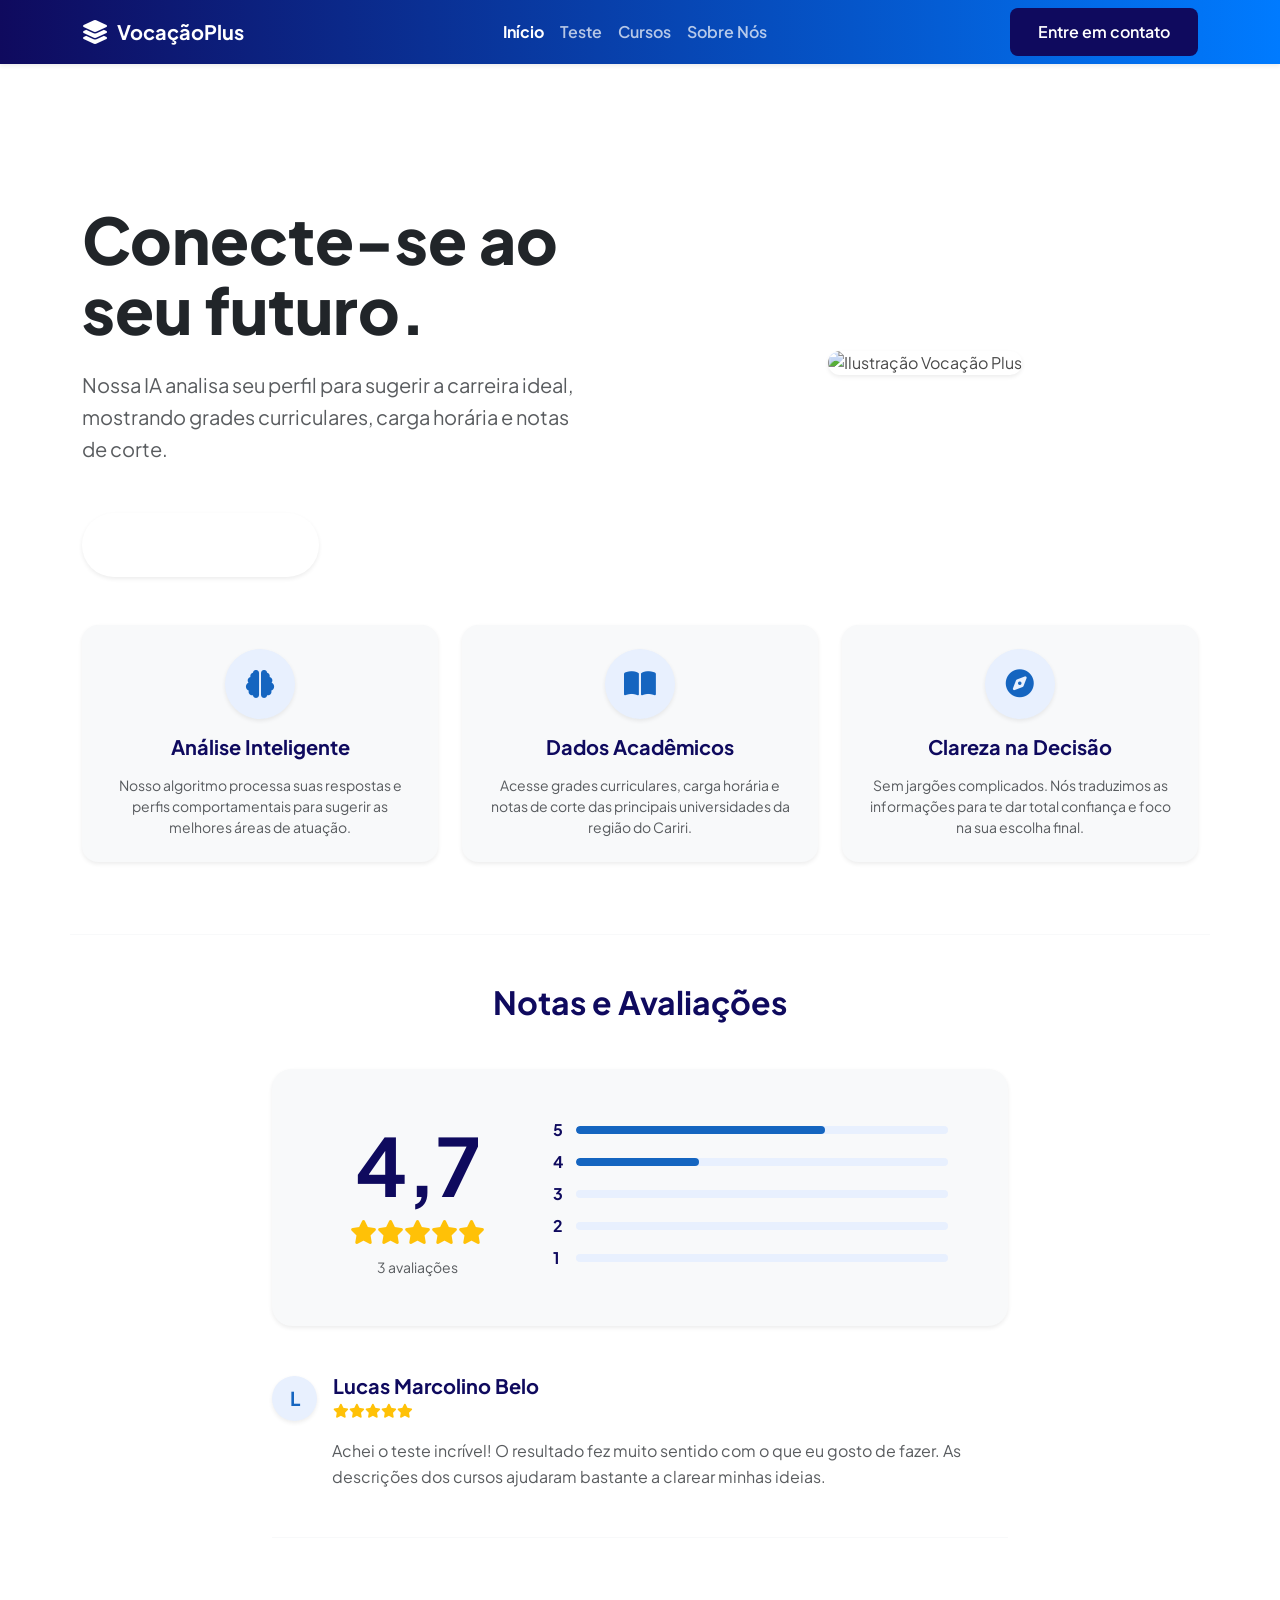
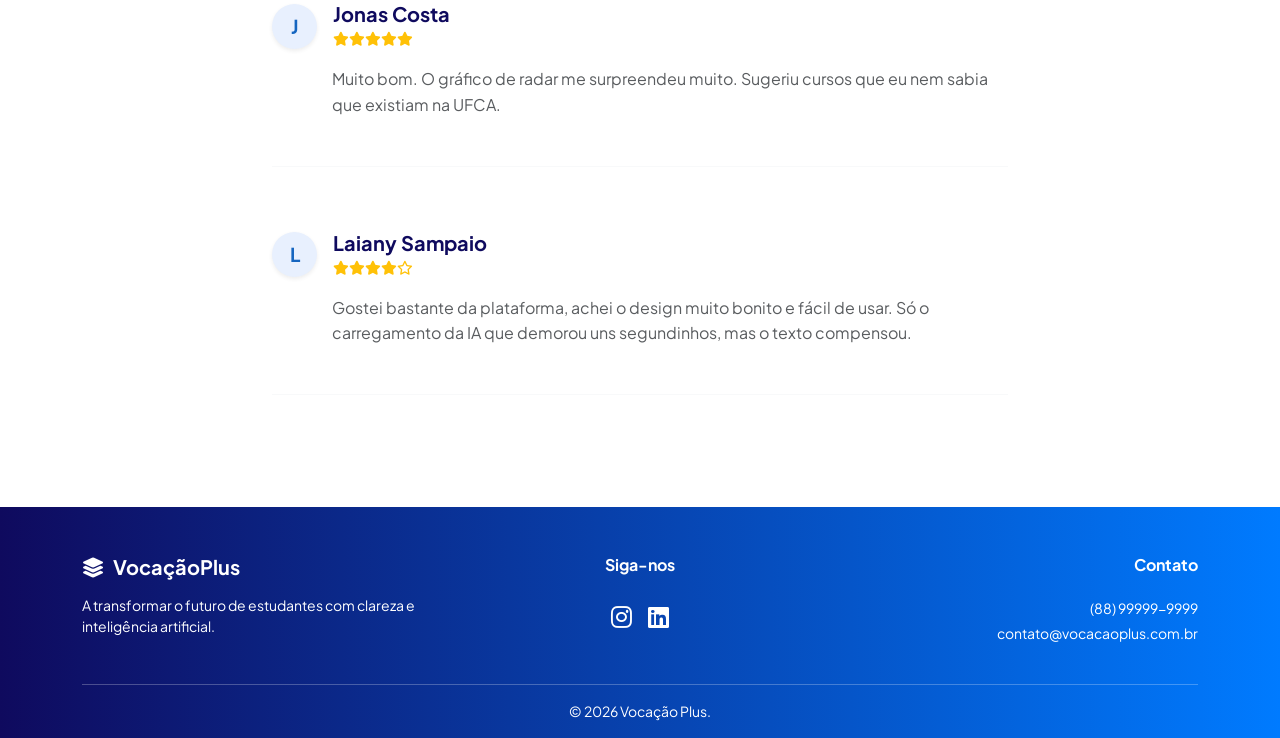
==== projeto-incompleto-vp/index.html @ 41980a2c "Adicionando projeto incompleto VocaçãoPlus" ====
<!DOCTYPE html>
<html lang="pt-br">
<head>
    <meta charset="UTF-8">
    <meta name="viewport" content="width=device-width, initial-scale=1.0">
    <title>Início | Vocação Plus</title>
    <link href="https://cdn.jsdelivr.net/npm/bootstrap@5.3.0/dist/css/bootstrap.min.css" rel="stylesheet">
    <link rel="stylesheet" href="https://cdnjs.cloudflare.com/ajax/libs/font-awesome/6.4.0/css/all.min.css">
    <link rel="stylesheet" href="assets/css/style.css">
</head>
<body class="d-flex flex-column min-vh-100 bg-white">

    <nav class="navbar navbar-expand-lg fixed-top bg-gradient-custom shadow-sm">
        <div class="container">
            <a class="navbar-brand fw-bold d-flex align-items-center text-white" href="index.html">
                <i class="fas fa-layer-group fs-4 me-2"></i> VocaçãoPlus
            </a>
            <button class="navbar-toggler border-0 text-white" type="button" data-bs-toggle="collapse" data-bs-target="#navbarNav">
                <i class="fas fa-bars"></i>
            </button>
            <div class="collapse navbar-collapse" id="navbarNav">
                <ul class="navbar-nav mx-auto">
                    <li class="nav-item"><a class="nav-link text-white active" href="index.html">Início</a></li>
                    <li class="nav-item"><a class="nav-link text-white-50" href="quiz.html">Teste</a></li>
                    <li class="nav-item"><a class="nav-link text-white-50" href="cursos.html">Cursos</a></li>
                    <li class="nav-item"><a class="nav-link text-white-50" href="sobre.html">Sobre Nós</a></li>
                </ul>
                <a href="#" class="btn btn-indigo">Entre em contato</a>
            </div>
        </div>
    </nav>

    <main class="flex-grow-1" style="margin-top: 100px;">
        
        <section class="container py-5">
            <div class="row align-items-center min-vh-75">
                
                <div class="col-lg-6 pe-lg-5 mb-5 mb-lg-0">
                    <span class="badge bg-vibrant-blue text-white rounded-pill px-3 py-2 mb-4 fs-6 fw-normal">
                        Novo: Inteligência Artificial 2026
                    </span>
                    <h1 class="display-3 fw-800 text-dark mb-4" style="line-height: 1.1;">
                        Conecte-se ao seu futuro.
                    </h1>
                    <p class="text-muted fs-5 mb-5" style="line-height: 1.6;">
                        Nossa IA analisa seu perfil para sugerir a carreira ideal, mostrando grades curriculares, carga horária e notas de corte.
                    </p>
                    <a href="quiz.html" class="btn btn-vibrant text-white rounded-pill px-5 py-3 fs-5 fw-bold shadow-sm hover-up">
                        Iniciar Teste IA
                    </a>
                </div>

                <div class="col-lg-6 text-center">
                    <img src="https://ui-avatars.com/api/?name=Ilustracao+Aqui&background=e8f0fe&color=1565C0&size=500" alt="Ilustração Vocação Plus" class="img-fluid rounded-4 shadow-sm" style="max-height: 500px; object-fit: contain;">
                </div>
                
            </div>
        </section>

        <section class="container mb-5 pb-4">
            <div class="row g-4 justify-content-center text-center">
                
                <div class="col-md-4">
                    <div class="card-figma h-100 p-4 border-0 shadow-sm hover-up rounded-4" style="background-color: #f8f9fa;">
                        <div class="d-inline-flex align-items-center justify-content-center rounded-circle mb-3 shadow-sm" style="width: 70px; height: 70px; background-color: #E8F0FE; color: #1565C0;">
                            <i class="fas fa-brain fs-3"></i>
                        </div>
                        <h5 class="fw-bold text-indigo mb-3">Análise Inteligente</h5>
                        <p class="text-muted small mb-0">Nosso algoritmo processa suas respostas e perfis comportamentais para sugerir as melhores áreas de atuação.</p>
                    </div>
                </div>

                <div class="col-md-4">
                    <div class="card-figma h-100 p-4 border-0 shadow-sm hover-up rounded-4" style="background-color: #f8f9fa;">
                        <div class="d-inline-flex align-items-center justify-content-center rounded-circle mb-3 shadow-sm" style="width: 70px; height: 70px; background-color: #E8F0FE; color: #1565C0;">
                            <i class="fas fa-book-open fs-3"></i>
                        </div>
                        <h5 class="fw-bold text-indigo mb-3">Dados Acadêmicos</h5>
                        <p class="text-muted small mb-0">Acesse grades curriculares, carga horária e notas de corte das principais universidades da região do Cariri.</p>
                    </div>
                </div>

                <div class="col-md-4">
                    <div class="card-figma h-100 p-4 border-0 shadow-sm hover-up rounded-4" style="background-color: #f8f9fa;">
                        <div class="d-inline-flex align-items-center justify-content-center rounded-circle mb-3 shadow-sm" style="width: 70px; height: 70px; background-color: #E8F0FE; color: #1565C0;">
                            <i class="fas fa-compass fs-3"></i>
                        </div>
                        <h5 class="fw-bold text-indigo mb-3">Clareza na Decisão</h5>
                        <p class="text-muted small mb-0">Sem jargões complicados. Nós traduzimos as informações para te dar total confiança e foco na sua escolha final.</p>
                    </div>
                </div>

            </div>
        </section>

        <section class="container py-5 mb-5 border-top border-light">
            <h2 class="text-center fw-bold text-indigo mb-5">Notas e Avaliações</h2>
            
            <div class="row justify-content-center">
                <div class="col-lg-8">
                    
                    <div class="card-figma p-4 p-md-5 mb-5 border-0 shadow-sm" style="border-radius: 20px; background-color: #f8f9fa;">
                        <div class="row align-items-center">
                            
                            <div class="col-md-4 text-center border-end border-2 border-light mb-4 mb-md-0">
                                <h1 class="display-1 fw-bold text-indigo mb-0" id="media-numero" style="font-size: 5rem;">0,0</h1>
                                <div class="text-warning fs-4 mb-2" id="media-estrelas">
                                    </div>
                                <p class="text-muted small mb-0"><span id="total-avaliacoes">0</span> avaliações</p>
                            </div>
                            
                            <div class="col-md-8 px-md-4" id="barras-distribuicao">
                                </div>
                        </div>
                    </div>

                    <div id="lista-comentarios" class="d-flex flex-column gap-5">
                        </div>

                </div>
            </div>
        </section>
    </main>

    <footer class="footer bg-gradient-custom pt-5 pb-3 text-white mt-auto">
        <div class="container text-center text-lg-start">
            <div class="row gy-4">
                <div class="col-lg-4">
                    <h5 class="fw-bold"><i class="fas fa-layer-group me-2"></i>VocaçãoPlus</h5>
                    <p class="mt-3 small">A transformar o futuro de estudantes com clareza e inteligência artificial.</p>
                </div>
                <div class="col-lg-4 text-center">
                    <h6 class="fw-bold mb-4">Siga-nos</h6>
                    <div class="d-flex justify-content-center gap-3 fs-4">
                        <a href="#" class="text-white"><i class="fab fa-instagram"></i></a>
                        <a href="#" class="text-white"><i class="fab fa-linkedin"></i></a>
                    </div>
                </div>
                <div class="col-lg-4 text-center text-lg-end">
                    <h6 class="fw-bold mb-4">Contato</h6>
                    <p class="small mb-1">(88) 99999-9999</p>
                    <p class="small">contato@vocacaoplus.com.br</p>
                </div>
            </div>
            <hr class="mt-4 opacity-25">
            <p class="text-center small mb-0">&copy; 2026 Vocação Plus.</p>
        </div>
    </footer>

    <script src="https://cdn.jsdelivr.net/npm/bootstrap@5.3.0/dist/js/bootstrap.bundle.min.js"></script>
    <script src="assets/js/index.js"></script>
</body>
</html>
---- projeto-incompleto-vp/assets/css/style.css ----
/* ==========================================================================
   CSS BASE - TCC VOCAÇÃO PLUS
   Fidelidade ao Figma e Correção de Layout
   ========================================================================== */

@import url('https://fonts.googleapis.com/css2?family=Plus+Jakarta+Sans:wght@400;500;600;700;800&display=swap');

:root {
    /* Cores exatas do seu Figma */
    --vp-dark-indigo: #0F0A5E;    /* Lado esquerdo da Navbar e botões */
    --vp-vibrant-blue: #007BFF;   /* Lado direito da Navbar e ícones */
    --vp-text-gray: #4A4A4A;      /* Texto de parágrafos */
    --vp-bg-light: #FAFAFA;       /* Fundo padrão */
    --vp-check-gray: #C4C4C4;     /* Cor dos checks cinzas */
}

/* 1. RESET E BASE */
body {
    font-family: 'Plus Jakarta Sans', sans-serif;
    background-color: var(--vp-bg-light);
    color: var(--vp-text-gray);
    -webkit-font-smoothing: antialiased;
    overflow-x: hidden; /* Evita barra de rolagem horizontal indesejada */
}

/* 2. UTILITÁRIOS DE TEXTO E COR */
.text-indigo { color: var(--vp-dark-indigo) !important; }
.text-vibrant { color: var(--vp-vibrant-blue) !important; }
.fw-800 { font-weight: 800 !important; }
.display-4 { font-size: 3rem; line-height: 1.1; }

/* 3. NAVBAR PADRÃO (Fundo degradê, texto branco) */
.bg-gradient-custom {
    background: linear-gradient(90deg, var(--vp-dark-indigo) 0%, var(--vp-vibrant-blue) 100%) !important;
}

.navbar-brand, .nav-link {
    color: white !important;
    transition: opacity 0.2s ease;
}

.nav-link {
    font-weight: 600;
    opacity: 0.7; /* Efeito text-white-50 do design */
}

.nav-link:hover, .nav-link.active {
    opacity: 1;
    font-weight: 700;
}

/* 4. BOTÕES (Design Figma: cantos menos arredondados) */
.btn-indigo {
    background-color: var(--vp-dark-indigo);
    color: white;
    font-weight: 600;
    border-radius: 8px; /* Cantos conforme design */
    padding: 12px 28px;
    border: none;
    transition: all 0.3s ease;
}

.btn-indigo:hover {
    background-color: #0d0950;
    transform: translateY(-2px);
    box-shadow: 0 8px 20px rgba(15, 10, 94, 0.2);
    color: white;
}

/* 5. CARDS BASE E EFEITOS */
.card-figma {
    background-color: white;
    border-radius: 16px;
    border: none;
    padding: 2rem;
    box-shadow: 0 10px 30px rgba(0, 0, 0, 0.05);
    transition: transform 0.3s ease, box-shadow 0.3s ease;
}

.hover-up:hover {
    transform: translateY(-5px);
    box-shadow: 0 15px 35px rgba(15, 10, 94, 0.1);
}

/* ==========================================================================
   CORREÇÕES ESPECÍFICAS DA PÁGINA SOBRE NÓS (Baseado nas fotos enviadas)
   ========================================================================== */

/* CORREÇÃO 1: Linha Divisória (Texto atravessado na Foto 2 e 6) */
.divider-container {
    position: relative;
    text-align: center;
    margin: 4rem 0;
    z-index: 1; /* Garante que fique acima de fundos gradientes */
}

.divider-container::after {
    content: "";
    position: absolute;
    top: 50%;
    left: 0;
    width: 100%;
    height: 1px;
    background-color: #C4C4C4; /* Cor exata da linha do Figma */
    z-index: -1; /* Coloca a linha ATRÁS do texto */
}

.divider-text {
    position: relative;
    display: inline-block;
    background-color: var(--vp-bg-light); /* IMPORTANTE: Mesma cor do fundo para tapar a linha */
    padding: 0 25px; /* Espaçamento nas laterais do texto */
    font-weight: 800;
    font-size: 1.75rem;
    color: var(--vp-dark-indigo);
    z-index: 2; /* Garante que o texto fique ACIMA da linha */
}

/* Garante que o divider dentro do gradiente também funcione */
.about-pillars .divider-text {
    background-color: #F8FBFF; /* Cor do fundo gradiente */
}

/* CORREÇÃO 2: Seção de Pilares eChecks Alinhados (Foto 3) */
.bg-light-gradient {
    /* Gradiente suave de fundo do design */
    background: linear-gradient(180deg, #F0F4F8 0%, #FFFFFF 100%);
}

.icon-check-circle-figma {
    display: flex;
    align-items: center;
    justify-content: center;
    /* Tamanho fixo para garantir que seja um círculo perfeito */
    width: 36px; 
    height: 36px;
    min-width: 36px; /* Impede o flexbox de achatar */
    border-radius: 50%;
    border: 2px solid #E0E4E8;
    color: var(--vp-check-gray);
    font-size: 1rem;
    background-color: white;
}

/* CORREÇÃO 3: Linha do Tempo Vertical e Cards Grandes (Foto 4) */
.timeline-vertical-figma {
    position: relative;
    padding-left: 3rem; /* Espaço para a linha e bolinha */
}

/* A linha vertical cinza */
.timeline-vertical-figma::before {
    content: "";
    position: absolute;
    top: 10px;
    left: calc(1rem + 6px); /* Centraliza a linha com a bolinha */
    width: 2px;
    height: calc(100% - 20px);
    background-color: #E8F0FE;
    z-index: 0;
}

.timeline-marker {
    display: block;
    width: 14px;
    height: 14px;
    border-radius: 50%;
    background-color: var(--vp-vibrant-blue);
    border: 3px solid white;
    box-shadow: 0 0 0 1px #E8F0FE;
    position: absolute;
    left: 1rem;
    z-index: 2;
}

.timeline-card-large {
    /* Aplica o degradê do design no card */
    background: linear-gradient(90deg, var(--vp-dark-indigo) 0%, var(--vp-vibrant-blue) 100%) !important;
    border-radius: 16px;
    border: none;
}

.icon-check-circle-figma-large {
    display: flex;
    align-items: center;
    justify-content: center;
    width: 50px;
    height: 50px;
    min-width: 50px;
    border-radius: 50%;
    border: 2px solid rgba(255,255,255,0.4);
    color: white;
    font-size: 1.5rem;
}

/* CORREÇÃO 4: Círculos do Processo Ovais (Foto 5) */
.process-circles-figma .col-md-4 {
    /* Reset de margens do Bootstrap que quebram o alinhamento central */
    margin-bottom: 2rem; 
}

.process-circle-figma {
    display: flex;
    align-items: center;
    justify-content: center;
    /* Tamanho fixo obrigatório para não ficar oval */
    width: 80px;
    height: 80px;
    min-width: 80px;
    border-radius: 50%;
    /* Degradê vertical azul escuro -> vibrante */
    background: linear-gradient(180deg, var(--vp-dark-indigo) 0%, var(--vp-vibrant-blue) 100%);
    color: white;
    font-size: 2rem;
    box-shadow: 0 5px 20px rgba(15, 10, 94, 0.2);
}

/* Linha conectora horizontal (Desktop) */
@media (min-width: 768px) {
    .process-circles-figma::before {
        content: "";
        position: absolute;
        top: 40px; /* Alinha com o centro do círculo de 80px */
        left: 15%;
        width: 70%;
        height: 2px;
        background-color: #E8F0FE;
        z-index: 0;
    }
}

/* CORREÇÃO 5: Cards de Equipe Pequenos e Alinhados */
.team-cards-figma .card-figma {
    padding: 1.5rem;
    text-align: center;
}

.team-cards-figma i {
    font-size: 2.5rem;
    color: white;
    opacity: 0.9;
}

/* Utilitários Finais */
.z-index-2 { z-index: 2; }
.position-relative { position: relative; }

/* Isso garante que o fundo do texto 'tampe' a linha cinza em qualquer lugar */
.divider-text {
    position: relative;
    display: inline-block;
    background-color: #FAFAFA !important; /* Cor padrão do fundo */
    padding: 0 25px;
    z-index: 2;
}

/* Ajuste especial para quando o divider estiver dentro da seção azul clara */
.about-pillars .divider-text {
    background-color: #F4F7FB !important; /* Cor exata da seção bg-light-soft */
}
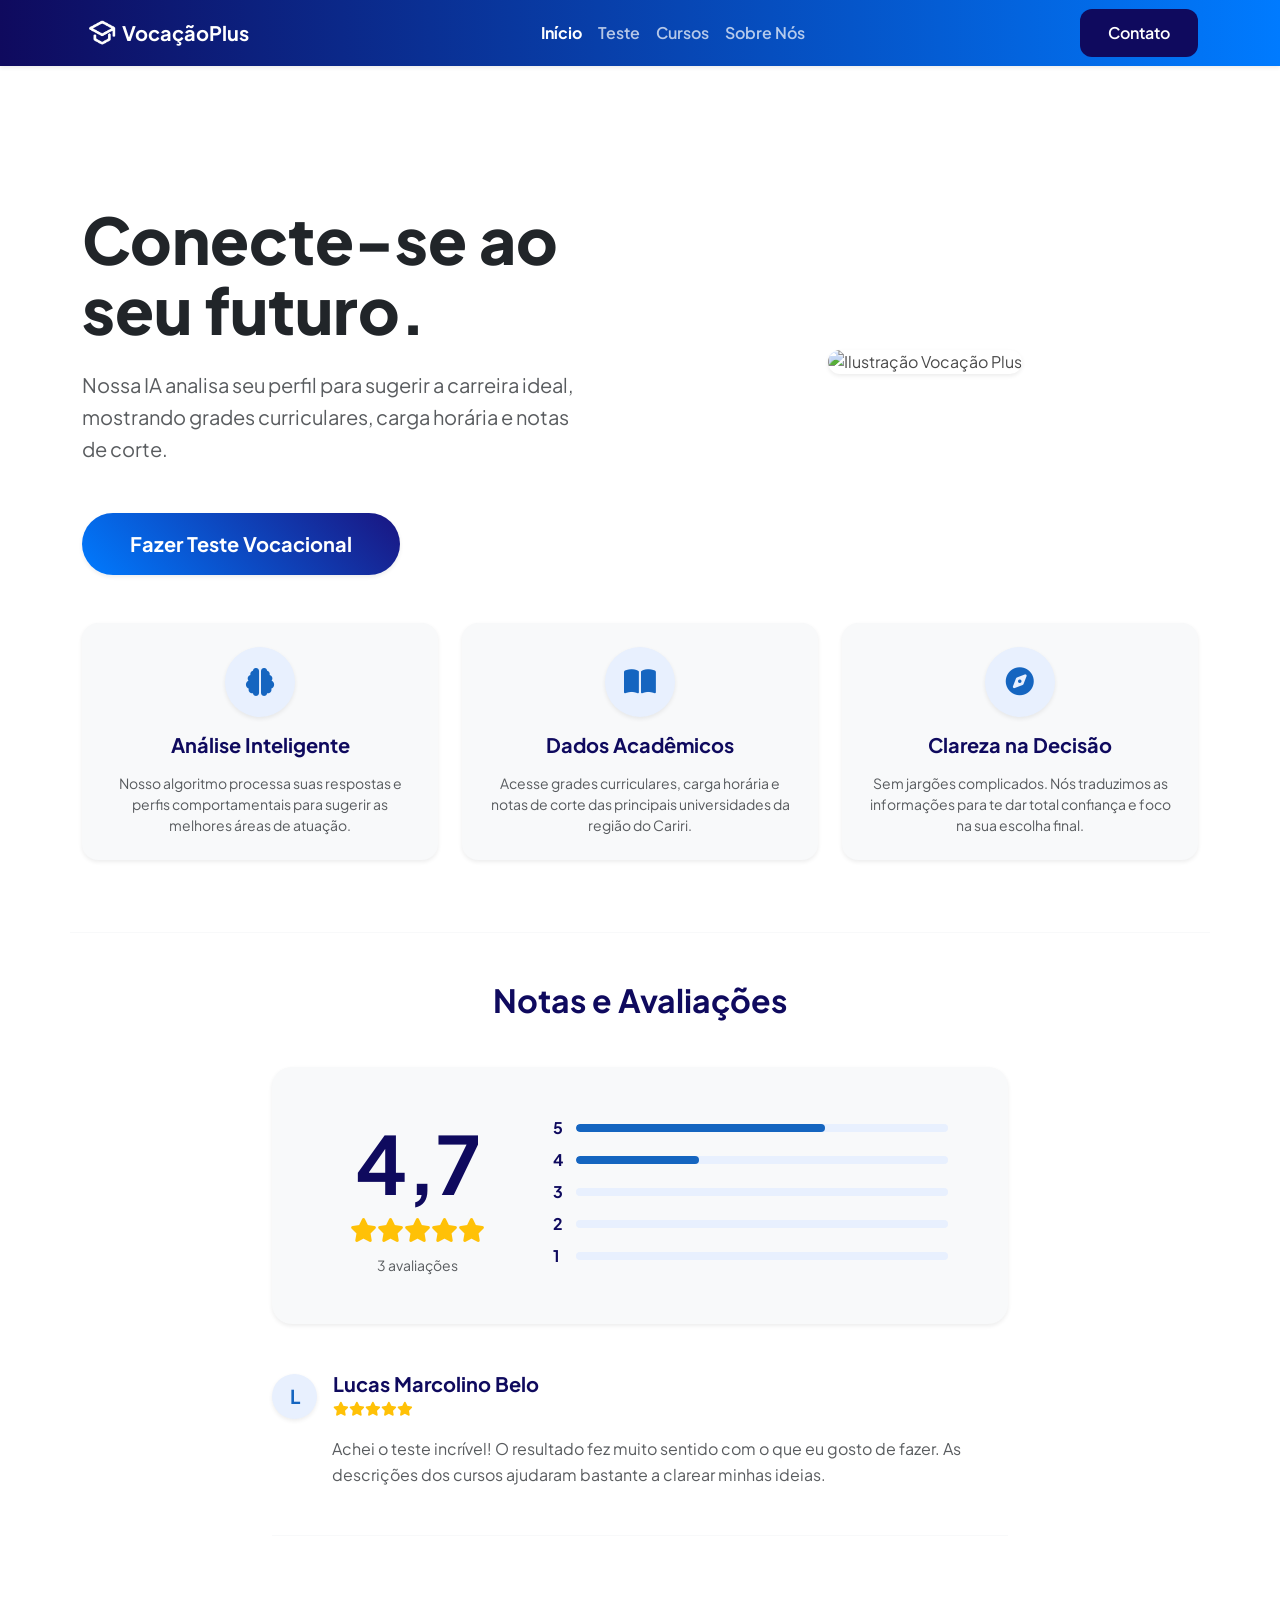
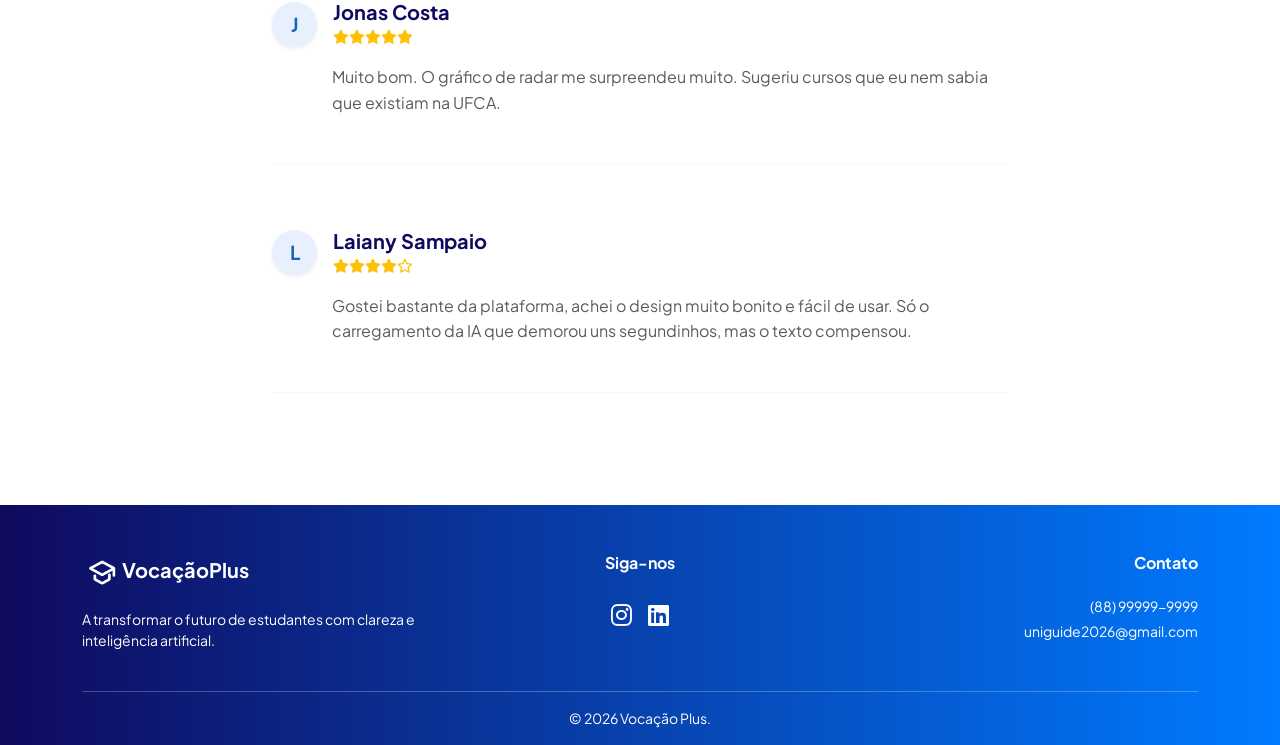
==== commit b31eb5ea: "alteração no código" ====
--- a/projeto-incompleto-vp/index.html
+++ b/projeto-incompleto-vp/index.html
@@ -1,153 +1,154 @@
-<!DOCTYPE html>
-<html lang="pt-br">
-<head>
-    <meta charset="UTF-8">
-    <meta name="viewport" content="width=device-width, initial-scale=1.0">
-    <title>Início | Vocação Plus</title>
-    <link href="https://cdn.jsdelivr.net/npm/bootstrap@5.3.0/dist/css/bootstrap.min.css" rel="stylesheet">
-    <link rel="stylesheet" href="https://cdnjs.cloudflare.com/ajax/libs/font-awesome/6.4.0/css/all.min.css">
-    <link rel="stylesheet" href="assets/css/style.css">
-</head>
-<body class="d-flex flex-column min-vh-100 bg-white">
-
-    <nav class="navbar navbar-expand-lg fixed-top bg-gradient-custom shadow-sm">
-        <div class="container">
-            <a class="navbar-brand fw-bold d-flex align-items-center text-white" href="index.html">
-                <i class="fas fa-layer-group fs-4 me-2"></i> VocaçãoPlus
-            </a>
-            <button class="navbar-toggler border-0 text-white" type="button" data-bs-toggle="collapse" data-bs-target="#navbarNav">
-                <i class="fas fa-bars"></i>
-            </button>
-            <div class="collapse navbar-collapse" id="navbarNav">
-                <ul class="navbar-nav mx-auto">
-                    <li class="nav-item"><a class="nav-link text-white active" href="index.html">Início</a></li>
-                    <li class="nav-item"><a class="nav-link text-white-50" href="quiz.html">Teste</a></li>
-                    <li class="nav-item"><a class="nav-link text-white-50" href="cursos.html">Cursos</a></li>
-                    <li class="nav-item"><a class="nav-link text-white-50" href="sobre.html">Sobre Nós</a></li>
-                </ul>
-                <a href="#" class="btn btn-indigo">Entre em contato</a>
-            </div>
-        </div>
-    </nav>
-
-    <main class="flex-grow-1" style="margin-top: 100px;">
-        
-        <section class="container py-5">
-            <div class="row align-items-center min-vh-75">
-                
-                <div class="col-lg-6 pe-lg-5 mb-5 mb-lg-0">
-                    <span class="badge bg-vibrant-blue text-white rounded-pill px-3 py-2 mb-4 fs-6 fw-normal">
-                        Novo: Inteligência Artificial 2026
-                    </span>
-                    <h1 class="display-3 fw-800 text-dark mb-4" style="line-height: 1.1;">
-                        Conecte-se ao seu futuro.
-                    </h1>
-                    <p class="text-muted fs-5 mb-5" style="line-height: 1.6;">
-                        Nossa IA analisa seu perfil para sugerir a carreira ideal, mostrando grades curriculares, carga horária e notas de corte.
-                    </p>
-                    <a href="quiz.html" class="btn btn-vibrant text-white rounded-pill px-5 py-3 fs-5 fw-bold shadow-sm hover-up">
-                        Iniciar Teste IA
-                    </a>
-                </div>
-
-                <div class="col-lg-6 text-center">
-                    <img src="https://ui-avatars.com/api/?name=Ilustracao+Aqui&background=e8f0fe&color=1565C0&size=500" alt="Ilustração Vocação Plus" class="img-fluid rounded-4 shadow-sm" style="max-height: 500px; object-fit: contain;">
-                </div>
-                
-            </div>
-        </section>
-
-        <section class="container mb-5 pb-4">
-            <div class="row g-4 justify-content-center text-center">
-                
-                <div class="col-md-4">
-                    <div class="card-figma h-100 p-4 border-0 shadow-sm hover-up rounded-4" style="background-color: #f8f9fa;">
-                        <div class="d-inline-flex align-items-center justify-content-center rounded-circle mb-3 shadow-sm" style="width: 70px; height: 70px; background-color: #E8F0FE; color: #1565C0;">
-                            <i class="fas fa-brain fs-3"></i>
-                        </div>
-                        <h5 class="fw-bold text-indigo mb-3">Análise Inteligente</h5>
-                        <p class="text-muted small mb-0">Nosso algoritmo processa suas respostas e perfis comportamentais para sugerir as melhores áreas de atuação.</p>
-                    </div>
-                </div>
-
-                <div class="col-md-4">
-                    <div class="card-figma h-100 p-4 border-0 shadow-sm hover-up rounded-4" style="background-color: #f8f9fa;">
-                        <div class="d-inline-flex align-items-center justify-content-center rounded-circle mb-3 shadow-sm" style="width: 70px; height: 70px; background-color: #E8F0FE; color: #1565C0;">
-                            <i class="fas fa-book-open fs-3"></i>
-                        </div>
-                        <h5 class="fw-bold text-indigo mb-3">Dados Acadêmicos</h5>
-                        <p class="text-muted small mb-0">Acesse grades curriculares, carga horária e notas de corte das principais universidades da região do Cariri.</p>
-                    </div>
-                </div>
-
-                <div class="col-md-4">
-                    <div class="card-figma h-100 p-4 border-0 shadow-sm hover-up rounded-4" style="background-color: #f8f9fa;">
-                        <div class="d-inline-flex align-items-center justify-content-center rounded-circle mb-3 shadow-sm" style="width: 70px; height: 70px; background-color: #E8F0FE; color: #1565C0;">
-                            <i class="fas fa-compass fs-3"></i>
-                        </div>
-                        <h5 class="fw-bold text-indigo mb-3">Clareza na Decisão</h5>
-                        <p class="text-muted small mb-0">Sem jargões complicados. Nós traduzimos as informações para te dar total confiança e foco na sua escolha final.</p>
-                    </div>
-                </div>
-
-            </div>
-        </section>
-
-        <section class="container py-5 mb-5 border-top border-light">
-            <h2 class="text-center fw-bold text-indigo mb-5">Notas e Avaliações</h2>
-            
-            <div class="row justify-content-center">
-                <div class="col-lg-8">
-                    
-                    <div class="card-figma p-4 p-md-5 mb-5 border-0 shadow-sm" style="border-radius: 20px; background-color: #f8f9fa;">
-                        <div class="row align-items-center">
-                            
-                            <div class="col-md-4 text-center border-end border-2 border-light mb-4 mb-md-0">
-                                <h1 class="display-1 fw-bold text-indigo mb-0" id="media-numero" style="font-size: 5rem;">0,0</h1>
-                                <div class="text-warning fs-4 mb-2" id="media-estrelas">
-                                    </div>
-                                <p class="text-muted small mb-0"><span id="total-avaliacoes">0</span> avaliações</p>
-                            </div>
-                            
-                            <div class="col-md-8 px-md-4" id="barras-distribuicao">
-                                </div>
-                        </div>
-                    </div>
-
-                    <div id="lista-comentarios" class="d-flex flex-column gap-5">
-                        </div>
-
-                </div>
-            </div>
-        </section>
-    </main>
-
-    <footer class="footer bg-gradient-custom pt-5 pb-3 text-white mt-auto">
-        <div class="container text-center text-lg-start">
-            <div class="row gy-4">
-                <div class="col-lg-4">
-                    <h5 class="fw-bold"><i class="fas fa-layer-group me-2"></i>VocaçãoPlus</h5>
-                    <p class="mt-3 small">A transformar o futuro de estudantes com clareza e inteligência artificial.</p>
-                </div>
-                <div class="col-lg-4 text-center">
-                    <h6 class="fw-bold mb-4">Siga-nos</h6>
-                    <div class="d-flex justify-content-center gap-3 fs-4">
-                        <a href="#" class="text-white"><i class="fab fa-instagram"></i></a>
-                        <a href="#" class="text-white"><i class="fab fa-linkedin"></i></a>
-                    </div>
-                </div>
-                <div class="col-lg-4 text-center text-lg-end">
-                    <h6 class="fw-bold mb-4">Contato</h6>
-                    <p class="small mb-1">(88) 99999-9999</p>
-                    <p class="small">contato@vocacaoplus.com.br</p>
-                </div>
-            </div>
-            <hr class="mt-4 opacity-25">
-            <p class="text-center small mb-0">&copy; 2026 Vocação Plus.</p>
-        </div>
-    </footer>
-
-    <script src="https://cdn.jsdelivr.net/npm/bootstrap@5.3.0/dist/js/bootstrap.bundle.min.js"></script>
-    <script src="assets/js/index.js"></script>
-</body>
+<!DOCTYPE html>
+<html lang="pt-br">
+<head>
+    <meta charset="UTF-8">
+    <meta name="viewport" content="width=device-width, initial-scale=1.0">
+    <title>Início | Vocação Plus</title>
+    <link href="https://cdn.jsdelivr.net/npm/bootstrap@5.3.0/dist/css/bootstrap.min.css" rel="stylesheet">
+    <link rel="stylesheet" href="https://cdnjs.cloudflare.com/ajax/libs/font-awesome/6.4.0/css/all.min.css">
+    <link rel="icon" href="assets/img/logo-arredondada.png" type="image/png">
+    <link rel="stylesheet" href="assets/css/style.css">
+</head>
+<body class="d-flex flex-column min-vh-100 bg-white">
+
+    <nav class="navbar navbar-expand-lg fixed-top bg-gradient-custom shadow-sm">
+        <div class="container">
+            <a class="navbar-brand fw-bold d-flex align-items-center text-white" href="index.html">
+                <img src="assets/img/logo-removebg-preview.png" alt="logo" class="logo-navbar">VocaçãoPlus
+            </a>
+            <button class="navbar-toggler border-0 text-white" type="button" data-bs-toggle="collapse" data-bs-target="#navbarNav">
+                <i class="fas fa-bars"></i>
+            </button>
+            <div class="collapse navbar-collapse" id="navbarNav">
+                <ul class="navbar-nav mx-auto">
+                    <li class="nav-item"><a class="nav-link text-white active" href="index.html">Início</a></li>
+                    <li class="nav-item"><a class="nav-link text-white-50" href="quiz.html">Teste</a></li>
+                    <li class="nav-item"><a class="nav-link text-white-50" href="cursos.html">Cursos</a></li>
+                    <li class="nav-item"><a class="nav-link text-white-50" href="sobre.html">Sobre Nós</a></li>
+                </ul>
+                <a href="#" class="btn btn-indigo">Contato</a>
+            </div>
+        </div>
+    </nav>
+
+    <main class="flex-grow-1" style="margin-top: 100px;">
+        
+        <section class="container py-5">
+            <div class="row align-items-center min-vh-75">
+                
+                <div class="col-lg-6 pe-lg-5 mb-5 mb-lg-0">
+                    <span class="badge bg-vibrant-blue text-white rounded-pill px-3 py-2 mb-4 fs-6 fw-normal">
+                        Novo: Inteligência Artificial 2026
+                    </span>
+                    <h1 class="display-3 fw-800 text-dark mb-4" style="line-height: 1.1;">
+                        Conecte-se ao seu futuro.
+                    </h1>
+                    <p class="text-muted fs-5 mb-5" style="line-height: 1.6;">
+                        Nossa IA analisa seu perfil para sugerir a carreira ideal, mostrando grades curriculares, carga horária e notas de corte.
+                    </p>
+                    <a href="quiz.html" class="btn btn-vibrant text-white rounded-pill px-5 py-3 fs-5 fw-bold shadow-sm hover-up">
+                        Fazer Teste Vocacional
+                    </a>
+                </div>
+
+                <div class="col-lg-6 text-center">
+                    <img src="https://ui-avatars.com/api/?name=Ilustracao+Aqui&background=e8f0fe&color=1565C0&size=500" alt="Ilustração Vocação Plus" class="img-fluid rounded-4 shadow-sm" style="max-height: 500px; object-fit: contain;">
+                </div>
+                
+            </div>
+        </section>
+
+        <section class="container mb-5 pb-4">
+            <div class="row g-4 justify-content-center text-center">
+                
+                <div class="col-md-4">
+                    <div class="card-figma h-100 p-4 border-0 shadow-sm hover-up rounded-4" style="background-color: #f8f9fa;">
+                        <div class="d-inline-flex align-items-center justify-content-center rounded-circle mb-3 shadow-sm" style="width: 70px; height: 70px; background-color: #E8F0FE; color: #1565C0;">
+                            <i class="fas fa-brain fs-3"></i>
+                        </div>
+                        <h5 class="fw-bold text-indigo mb-3">Análise Inteligente</h5>
+                        <p class="text-muted small mb-0">Nosso algoritmo processa suas respostas e perfis comportamentais para sugerir as melhores áreas de atuação.</p>
+                    </div>
+                </div>
+
+                <div class="col-md-4">
+                    <div class="card-figma h-100 p-4 border-0 shadow-sm hover-up rounded-4" style="background-color: #f8f9fa;">
+                        <div class="d-inline-flex align-items-center justify-content-center rounded-circle mb-3 shadow-sm" style="width: 70px; height: 70px; background-color: #E8F0FE; color: #1565C0;">
+                            <i class="fas fa-book-open fs-3"></i>
+                        </div>
+                        <h5 class="fw-bold text-indigo mb-3">Dados Acadêmicos</h5>
+                        <p class="text-muted small mb-0">Acesse grades curriculares, carga horária e notas de corte das principais universidades da região do Cariri.</p>
+                    </div>
+                </div>
+
+                <div class="col-md-4">
+                    <div class="card-figma h-100 p-4 border-0 shadow-sm hover-up rounded-4" style="background-color: #f8f9fa;">
+                        <div class="d-inline-flex align-items-center justify-content-center rounded-circle mb-3 shadow-sm" style="width: 70px; height: 70px; background-color: #E8F0FE; color: #1565C0;">
+                            <i class="fas fa-compass fs-3"></i>
+                        </div>
+                        <h5 class="fw-bold text-indigo mb-3">Clareza na Decisão</h5>
+                        <p class="text-muted small mb-0">Sem jargões complicados. Nós traduzimos as informações para te dar total confiança e foco na sua escolha final.</p>
+                    </div>
+                </div>
+
+            </div>
+        </section>
+
+        <section class="container py-5 mb-5 border-top border-light">
+            <h2 class="text-center fw-bold text-indigo mb-5">Notas e Avaliações</h2>
+            
+            <div class="row justify-content-center">
+                <div class="col-lg-8">
+                    
+                    <div class="card-figma p-4 p-md-5 mb-5 border-0 shadow-sm" style="border-radius: 20px; background-color: #f8f9fa;">
+                        <div class="row align-items-center">
+                            
+                            <div class="col-md-4 text-center border-end border-2 border-light mb-4 mb-md-0">
+                                <h1 class="display-1 fw-bold text-indigo mb-0" id="media-numero" style="font-size: 5rem;">0,0</h1>
+                                <div class="text-warning fs-4 mb-2" id="media-estrelas">
+                                    </div>
+                                <p class="text-muted small mb-0"><span id="total-avaliacoes">0</span> avaliações</p>
+                            </div>
+                            
+                            <div class="col-md-8 px-md-4" id="barras-distribuicao">
+                                </div>
+                        </div>
+                    </div>
+
+                    <div id="lista-comentarios" class="d-flex flex-column gap-5">
+                        </div>
+
+                </div>
+            </div>
+        </section>
+    </main>
+
+    <footer class="footer bg-gradient-custom pt-5 pb-3 text-white mt-auto">
+        <div class="container text-center text-lg-start">
+            <div class="row gy-4">
+                <div class="col-lg-4">
+                    <h5 class="fw-bold"><img src="assets/img/logo-removebg-preview.png" alt="footer logo" class="logo-navbar">VocaçãoPlus</h5>
+                    <p class="mt-3 small">A transformar o futuro de estudantes com clareza e inteligência artificial.</p>
+                </div>
+                <div class="col-lg-4 text-center">
+                    <h6 class="fw-bold mb-4">Siga-nos</h6>
+                    <div class="d-flex justify-content-center gap-3 fs-4">
+                        <a href="https://www.instagram.com/vocacaoplus" class="text-white"><i class="fab fa-instagram"></i></a>
+                        <a href="#" class="text-white"><i class="fab fa-linkedin"></i></a>
+                    </div>
+                </div>
+                <div class="col-lg-4 text-center text-lg-end">
+                    <h6 class="fw-bold mb-4">Contato</h6>
+                    <p class="small mb-1">(88) 99999-9999</p>
+                    <p class="small">uniguide2026@gmail.com</p>
+                </div>
+            </div>
+            <hr class="mt-4 opacity-25">
+            <p class="text-center small mb-0">&copy; 2026 Vocação Plus.</p>
+        </div>
+    </footer>
+
+    <script src="https://cdn.jsdelivr.net/npm/bootstrap@5.3.0/dist/js/bootstrap.bundle.min.js"></script>
+    <script src="assets/js/index.js"></script>
+</body>
 </html>
--- a/projeto-incompleto-vp/assets/css/style.css
+++ b/projeto-incompleto-vp/assets/css/style.css
@@ -42,6 +42,20 @@
 .nav-link {
     font-weight: 600;
     opacity: 0.7; /* Efeito text-white-50 do design */
+
+}
+
+.logo-icon {
+  width: 100px;  
+  height: 100px; 
+  object-fit: cover; 
+  
+  border-radius: 50%; 
+}
+
+.logo-navbar{
+    width: 40px;
+    height: 40px;
 }
 
 .nav-link:hover, .nav-link.active {
@@ -54,19 +68,48 @@
     background-color: var(--vp-dark-indigo);
     color: white;
     font-weight: 600;
-    border-radius: 8px; /* Cantos conforme design */
+    border-radius: 12px; /* Cantos conforme design */
     padding: 12px 28px;
     border: none;
     transition: all 0.3s ease;
 }
 
 .btn-indigo:hover {
-    background-color: #0d0950;
+    background-color: #08009b;
     transform: translateY(-2px);
-    box-shadow: 0 8px 20px rgba(15, 10, 94, 0.2);
-    color: white;
-}
-
+    box-shadow: 0 8px 20px rgba(19, 8, 180, 0.2);
+    color: white;
+}
+
+.btn-vibrant{
+    /* O segredo: usamos background: linear-gradient */
+    background: linear-gradient(45deg, #007BFF, #1a1581) !important;
+    
+    /* Remove a borda para não quebrar o visual */
+    border: none !important;
+    
+    /* Garante que o efeito de transição seja suave */
+    transition: all 0.3s ease;
+}
+
+.btn-outline-primary:hover {
+    background-color: var(--vp-vibrant-blue);
+    border-color: var(--vp-vibrant-blue);
+    color: rgb(0, 15, 151);
+}
+
+.btn-outline-secondary {
+    border-color: var(--vp-dark-indigo);
+    color: var(--vp-dark-indigo);
+    font-weight: 600;
+    transition: all 0.3s ease;
+}
+
+.btn-outline-secondary:hover {
+    background-color: rgb(0, 0, 136);
+    border-color: var(--vp-vibrant-blue);
+    color: white;
+}
 /* 5. CARDS BASE E EFEITOS */
 .card-figma {
     background-color: white;
@@ -225,7 +268,7 @@
         width: 70%;
         height: 2px;
         background-color: #E8F0FE;
-        z-index: 0;
+        z-index: -1;
     }
 }
 
@@ -257,4 +300,24 @@
 /* Ajuste especial para quando o divider estiver dentro da seção azul clara */
 .about-pillars .divider-text {
     background-color: #F4F7FB !important; /* Cor exata da seção bg-light-soft */
+}
+
+/* Melhor alinhamento da navbar */
+/* Logo da Navbar */
+.navbar-logo{
+    width: 50px;
+    height: 50px;
+    object-fit: contain;
+}
+
+/* Responsivo */
+@media (max-width: 768px){
+    .navbar-logo{
+        width: 38px;
+        height: 38px;
+    }
+
+    .navbar-brand{
+        font-size: 1.1rem;
+    }
 }
